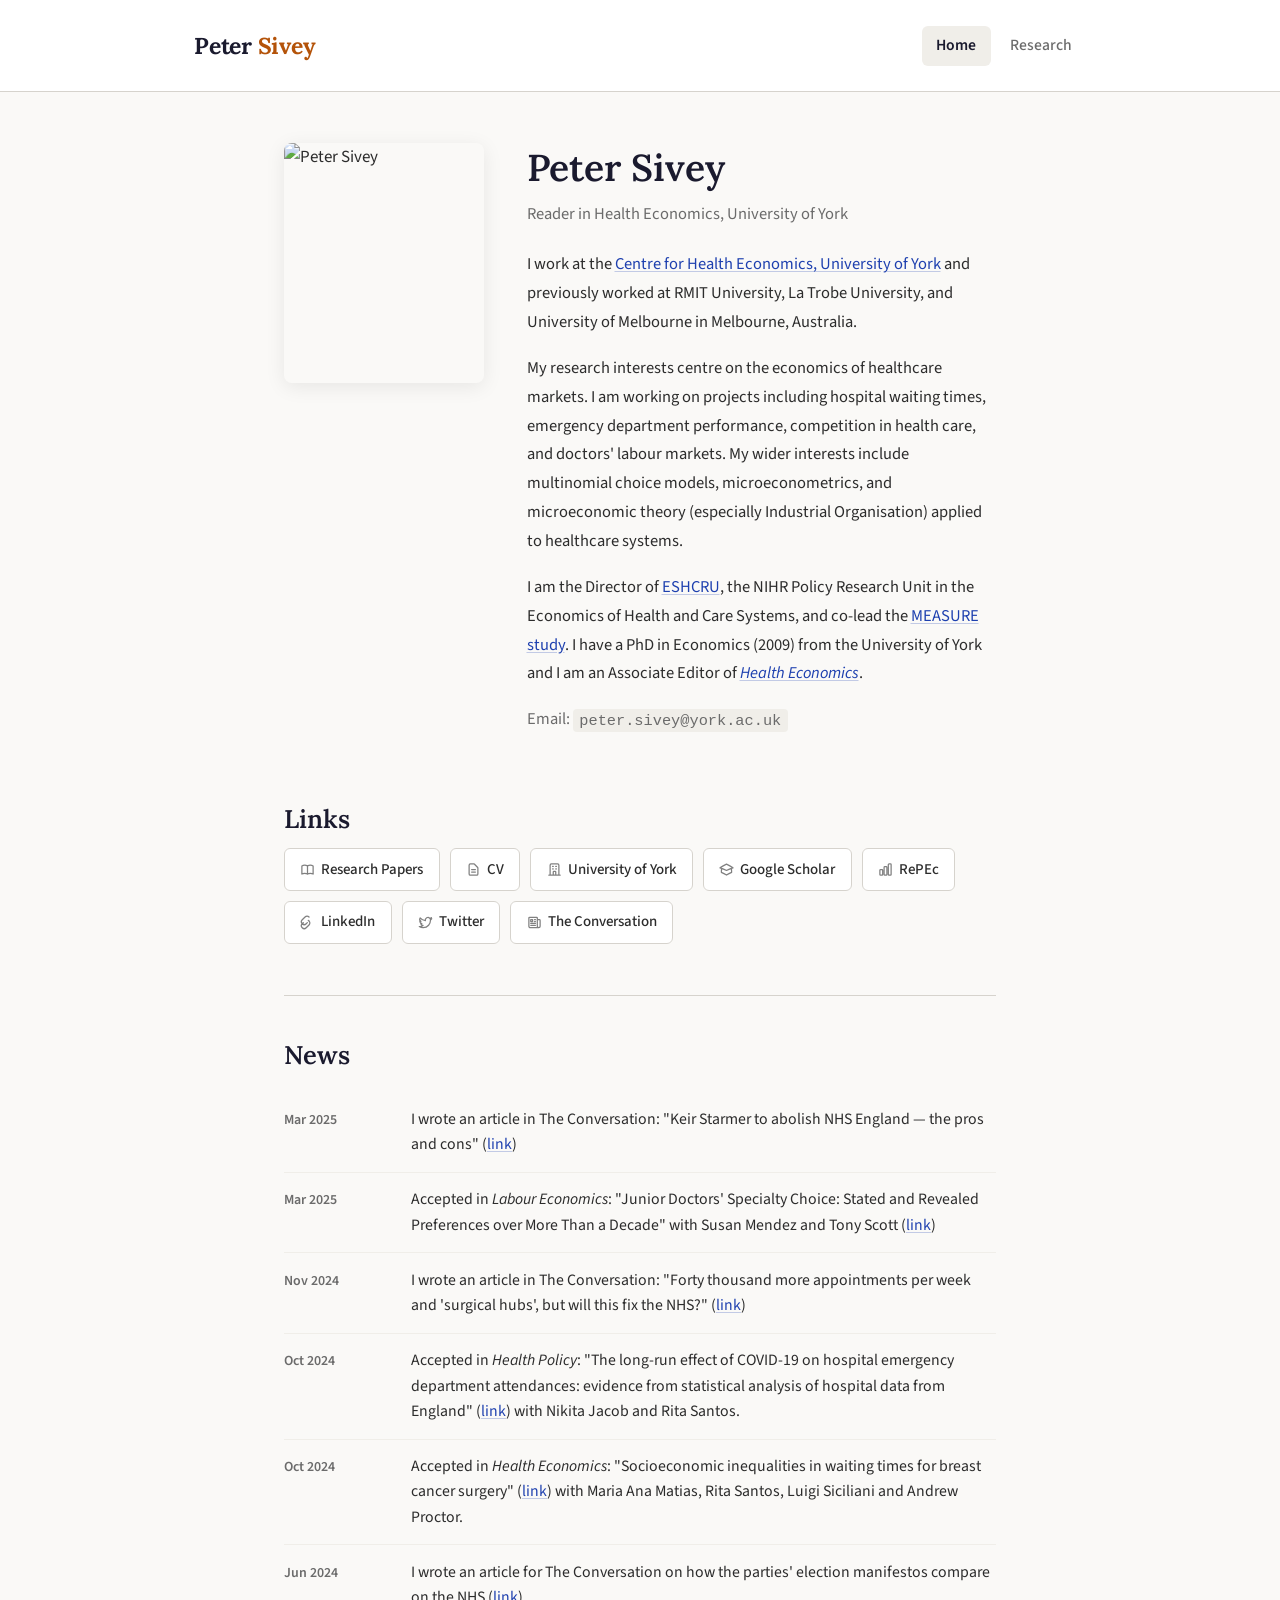
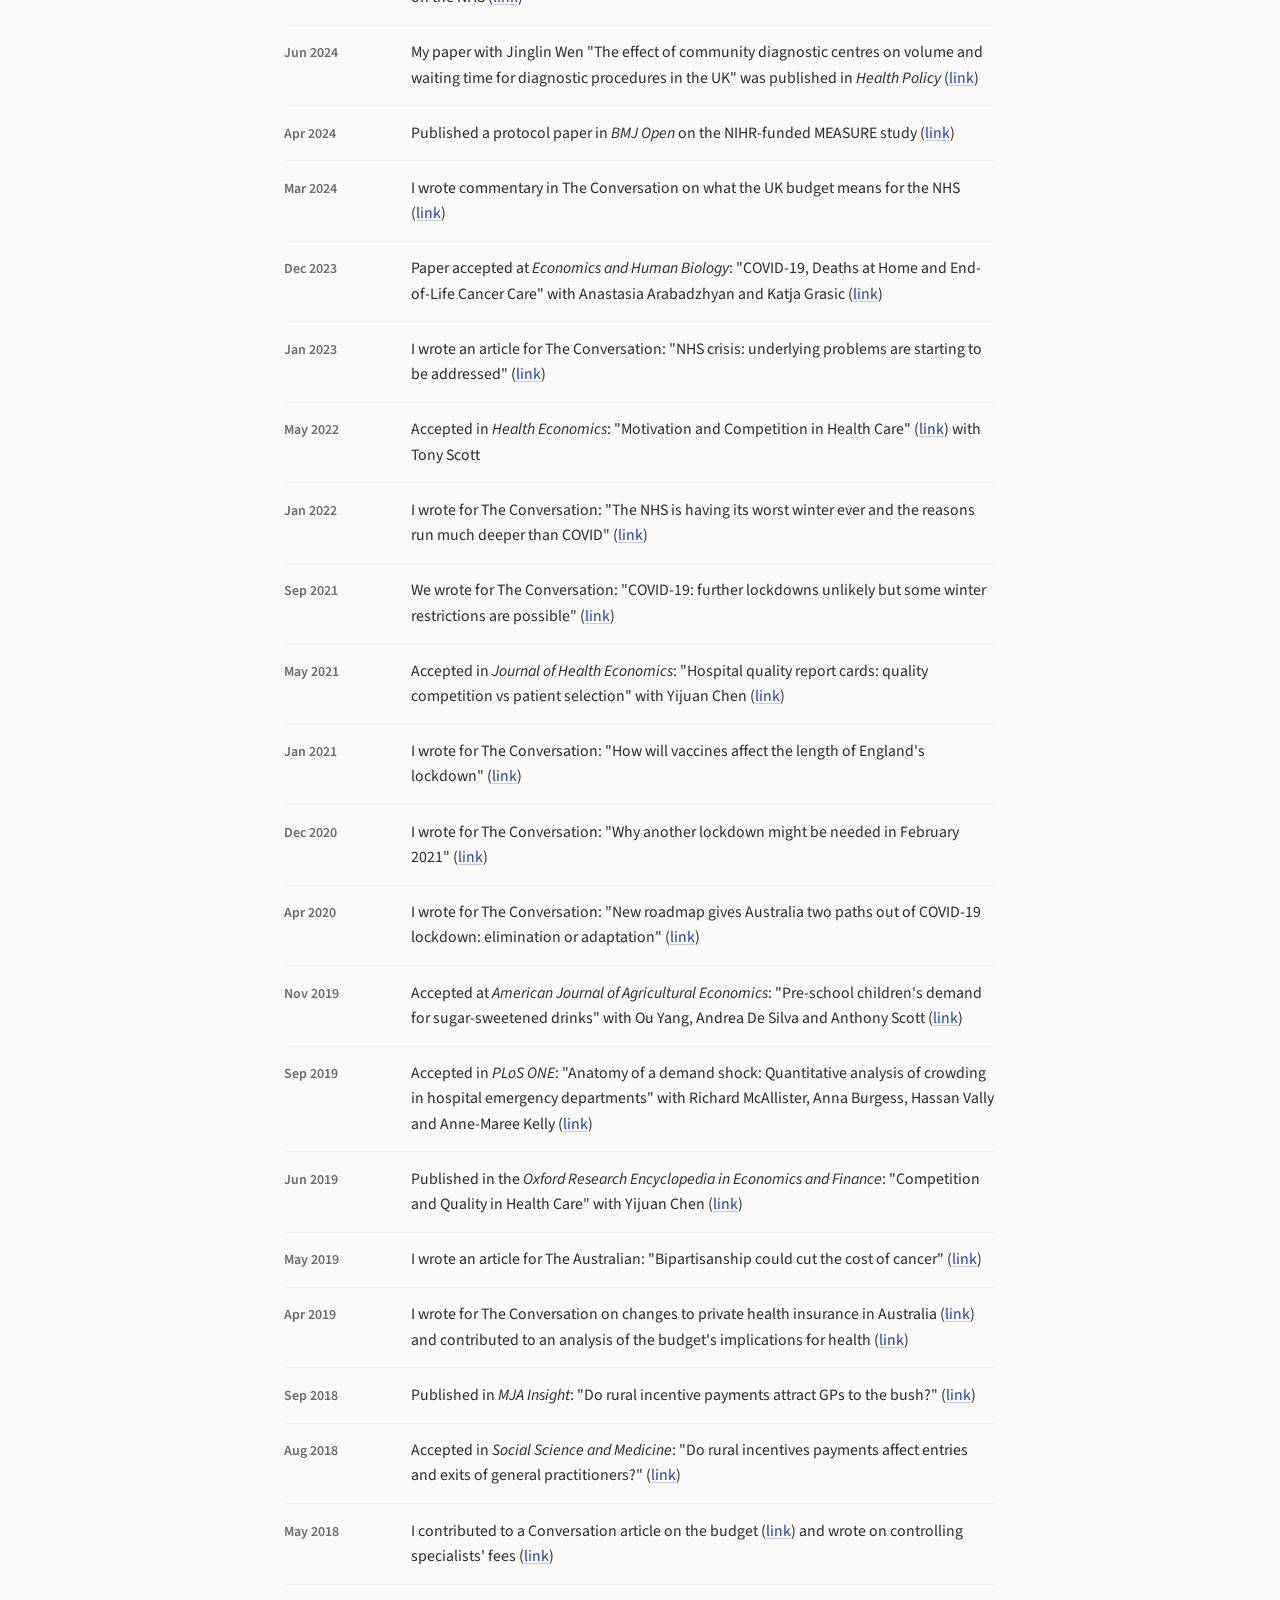
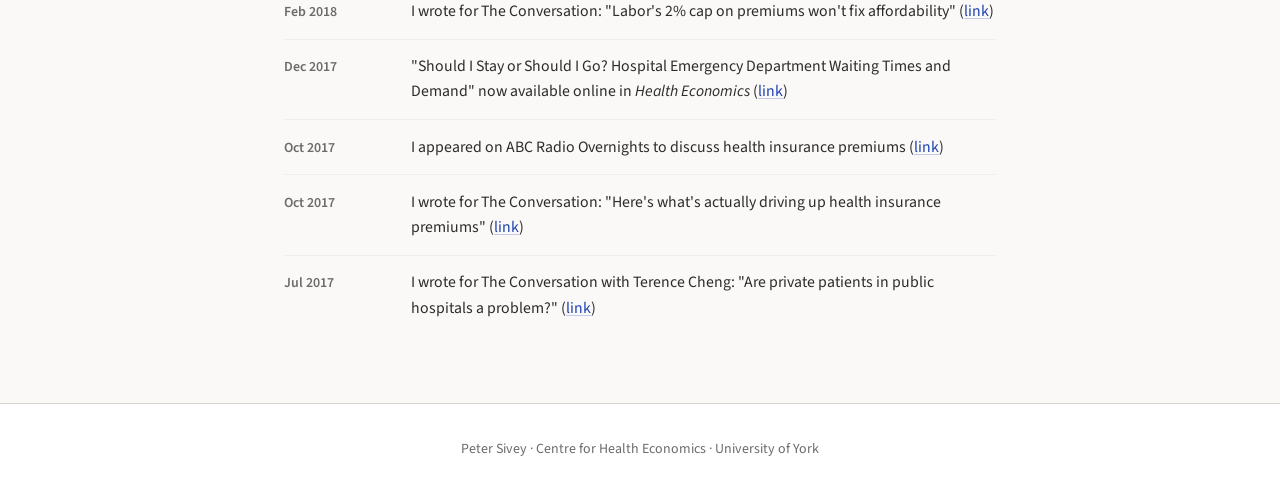
==== index.html @ 458322d9 "Add files via upload" ====
<!DOCTYPE html>
<html lang="en">
<head>
  <meta charset="UTF-8">
  <meta name="viewport" content="width=device-width, initial-scale=1.0">
  <title>Peter Sivey — Health Economist</title>
  <meta name="description" content="Peter Sivey is a Reader in Health Economics at the Centre for Health Economics, University of York.">
  <link rel="preconnect" href="https://fonts.googleapis.com">
  <link rel="preconnect" href="https://fonts.gstatic.com" crossorigin>
  <link href="https://fonts.googleapis.com/css2?family=Lora:ital,wght@0,400;0,500;0,600;0,700;1,400&family=Source+Sans+3:wght@300;400;500;600;700&display=swap" rel="stylesheet">
  <link rel="stylesheet" href="style.css">
</head>
<body>

  <header class="site-header">
    <div class="header-inner">
      <a href="index.html" class="site-title">Peter <span>Sivey</span></a>
      <button class="menu-toggle" aria-label="Toggle menu" onclick="document.querySelector('nav').classList.toggle('open')">
        <svg xmlns="http://www.w3.org/2000/svg" fill="none" viewBox="0 0 24 24" stroke="currentColor" stroke-width="2">
          <path stroke-linecap="round" stroke-linejoin="round" d="M4 6h16M4 12h16M4 18h16"/>
        </svg>
      </button>
      <nav>
        <a href="index.html" class="active">Home</a>
        <a href="research.html">Research</a>
      </nav>
    </div>
  </header>

  <main>

    <!-- Hero / Bio -->
    <section class="hero">
      <img
        src="https://lh3.googleusercontent.com/sitesv/[base64]w400"
        alt="Peter Sivey"
        class="hero-photo"
      >
      <div class="hero-text">
        <h1>Peter Sivey</h1>
        <p class="hero-subtitle">Reader in Health Economics, University of York</p>
        <p>
          I work at the <a href="https://www.york.ac.uk/che/">Centre for Health Economics, University of York</a>
          and previously worked at RMIT University, La Trobe University, and University of Melbourne in Melbourne, Australia.
        </p>
        <p>
          My research interests centre on the economics of healthcare markets. I am working on projects including hospital waiting times, emergency department performance, competition in health care, and doctors' labour markets. My wider interests include multinomial choice models, microeconometrics, and microeconomic theory (especially Industrial Organisation) applied to healthcare systems.
        </p>
        <p>
          I am the Director of <a href="https://eshcru.com/">ESHCRU</a>, the NIHR Policy Research Unit in the Economics of Health and Care Systems, and co-lead the <a href="https://measure-study.org/">MEASURE study</a>. I have a PhD in Economics (2009) from the University of York and I am an Associate Editor of <a href="https://onlinelibrary.wiley.com/journal/10991050"><i>Health Economics</i></a>.
        </p>
        <p class="contact-line">
          Email: <code>peter.sivey@york.ac.uk</code>
        </p>
      </div>
    </section>

    <!-- Links -->
    <section class="links-section">
      <h2>Links</h2>
      <div class="links-grid">
        <a href="research.html">
          <svg xmlns="http://www.w3.org/2000/svg" fill="none" viewBox="0 0 24 24" stroke="currentColor" stroke-width="2"><path stroke-linecap="round" stroke-linejoin="round" d="M12 6.253v13m0-13C10.832 5.477 9.246 5 7.5 5S4.168 5.477 3 6.253v13C4.168 18.477 5.754 18 7.5 18s3.332.477 4.5 1.253m0-13C13.168 5.477 14.754 5 16.5 5c1.747 0 3.332.477 4.5 1.253v13C19.832 18.477 18.247 18 16.5 18c-1.746 0-3.332.477-4.5 1.253"/></svg>
          Research Papers
        </a>
        <a href="https://drive.google.com/file/d/1wk6-FJwCfcAD8qQMHl7ley0L-2TP6Z8H/view?usp=sharing">
          <svg xmlns="http://www.w3.org/2000/svg" fill="none" viewBox="0 0 24 24" stroke="currentColor" stroke-width="2"><path stroke-linecap="round" stroke-linejoin="round" d="M9 12h6m-6 4h6m2 5H7a2 2 0 01-2-2V5a2 2 0 012-2h5.586a1 1 0 01.707.293l5.414 5.414a1 1 0 01.293.707V19a2 2 0 01-2 2z"/></svg>
          CV
        </a>
        <a href="https://www.york.ac.uk/che/staff/research/peter-sivey/">
          <svg xmlns="http://www.w3.org/2000/svg" fill="none" viewBox="0 0 24 24" stroke="currentColor" stroke-width="2"><path stroke-linecap="round" stroke-linejoin="round" d="M19 21V5a2 2 0 00-2-2H7a2 2 0 00-2 2v16m14 0h2m-2 0h-5m-9 0H3m2 0h5M9 7h1m-1 4h1m4-4h1m-1 4h1m-5 10v-5a1 1 0 011-1h2a1 1 0 011 1v5m-4 0h4"/></svg>
          University of York
        </a>
        <a href="http://scholar.google.com.au/citations?user=qp-eqYAAAAAJ&hl=en">
          <svg xmlns="http://www.w3.org/2000/svg" fill="none" viewBox="0 0 24 24" stroke="currentColor" stroke-width="2"><path stroke-linecap="round" stroke-linejoin="round" d="M4.26 10.147a60.436 60.436 0 00-.491 6.347A48.627 48.627 0 0112 20.904a48.627 48.627 0 018.232-4.41 60.46 60.46 0 00-.491-6.347m-15.482 0a50.57 50.57 0 00-2.658-.813A59.905 59.905 0 0112 3.493a59.902 59.902 0 0110.399 5.84c-.896.248-1.783.52-2.658.814m-15.482 0A50.697 50.697 0 0112 13.489a50.702 50.702 0 017.74-3.342"/></svg>
          Google Scholar
        </a>
        <a href="http://ideas.repec.org/f/psi383.html">
          <svg xmlns="http://www.w3.org/2000/svg" fill="none" viewBox="0 0 24 24" stroke="currentColor" stroke-width="2"><path stroke-linecap="round" stroke-linejoin="round" d="M3 13.125C3 12.504 3.504 12 4.125 12h2.25c.621 0 1.125.504 1.125 1.125v6.75C7.5 20.496 6.996 21 6.375 21h-2.25A1.125 1.125 0 013 19.875v-6.75zM9.75 8.625c0-.621.504-1.125 1.125-1.125h2.25c.621 0 1.125.504 1.125 1.125v11.25c0 .621-.504 1.125-1.125 1.125h-2.25a1.125 1.125 0 01-1.125-1.125V8.625zM16.5 4.125c0-.621.504-1.125 1.125-1.125h2.25C20.496 3 21 3.504 21 4.125v15.75c0 .621-.504 1.125-1.125 1.125h-2.25a1.125 1.125 0 01-1.125-1.125V4.125z"/></svg>
          RePEc
        </a>
        <a href="https://www.linkedin.com/in/peter-sivey-53911a54/">
          <svg xmlns="http://www.w3.org/2000/svg" fill="none" viewBox="0 0 24 24" stroke="currentColor" stroke-width="2"><path stroke-linecap="round" stroke-linejoin="round" d="M13.19 8.688a4.5 4.5 0 011.242 7.244l-4.5 4.5a4.5 4.5 0 01-6.364-6.364l1.757-1.757m9.136-9.136a4.5 4.5 0 00-6.364 0l-4.5 4.5a4.5 4.5 0 006.364 6.364l1.757-1.757"/></svg>
          LinkedIn
        </a>
        <a href="https://twitter.com/petesivey">
          <svg xmlns="http://www.w3.org/2000/svg" fill="none" viewBox="0 0 24 24" stroke="currentColor" stroke-width="2"><path stroke-linecap="round" stroke-linejoin="round" d="M8.29 20.251c7.547 0 11.675-6.253 11.675-11.675 0-.178 0-.355-.012-.53A8.348 8.348 0 0022 5.92a8.19 8.19 0 01-2.357.646 4.118 4.118 0 001.804-2.27 8.224 8.224 0 01-2.605.996 4.107 4.107 0 00-6.993 3.743 11.65 11.65 0 01-8.457-4.287 4.106 4.106 0 001.27 5.477A4.072 4.072 0 012.8 9.713v.052a4.105 4.105 0 003.292 4.022 4.095 4.095 0 01-1.853.07 4.108 4.108 0 003.834 2.85A8.233 8.233 0 012 18.407a11.616 11.616 0 006.29 1.84"/></svg>
          Twitter
        </a>
        <a href="https://theconversation.com/profiles/peter-sivey-4231/articles">
          <svg xmlns="http://www.w3.org/2000/svg" fill="none" viewBox="0 0 24 24" stroke="currentColor" stroke-width="2"><path stroke-linecap="round" stroke-linejoin="round" d="M12 7.5h1.5m-1.5 3h1.5m-7.5 3h7.5m-7.5 3h7.5m3-9h3.375c.621 0 1.125.504 1.125 1.125V18a2.25 2.25 0 01-2.25 2.25M16.5 7.5V18a2.25 2.25 0 002.25 2.25M16.5 7.5V4.875c0-.621-.504-1.125-1.125-1.125H4.125C3.504 3.75 3 4.254 3 4.875V18a2.25 2.25 0 002.25 2.25h13.5M6 7.5h3v3H6v-3z"/></svg>
          The Conversation
        </a>
      </div>
    </section>

    <hr class="section-divider">

    <!-- News -->
    <section class="news-section">
      <h2>News</h2>
      <ul class="news-list">
        <li class="news-item">
          <span class="news-date">Mar 2025</span>
          <span class="news-content">I wrote an article in The Conversation: "Keir Starmer to abolish NHS England — the pros and cons" (<a href="https://theconversation.com/keir-starmer-to-abolish-nhs-england-the-pros-and-cons-252237">link</a>)</span>
        </li>
        <li class="news-item">
          <span class="news-date">Mar 2025</span>
          <span class="news-content">Accepted in <i>Labour Economics</i>: "Junior Doctors' Specialty Choice: Stated and Revealed Preferences over More Than a Decade" with Susan Mendez and Tony Scott (<a href="https://doi.org/10.1016/j.labeco.2025.102697">link</a>)</span>
        </li>
        <li class="news-item">
          <span class="news-date">Nov 2024</span>
          <span class="news-content">I wrote an article in The Conversation: "Forty thousand more appointments per week and 'surgical hubs', but will this fix the NHS?" (<a href="https://theconversation.com/forty-thousand-more-appointments-per-week-and-surgical-hubs-but-will-this-fix-the-nhs-242932">link</a>)</span>
        </li>
        <li class="news-item">
          <span class="news-date">Oct 2024</span>
          <span class="news-content">Accepted in <i>Health Policy</i>: "The long-run effect of COVID-19 on hospital emergency department attendances: evidence from statistical analysis of hospital data from England" (<a href="https://doi.org/10.1016/j.healthpol.2024.105168">link</a>) with Nikita Jacob and Rita Santos.</span>
        </li>
        <li class="news-item">
          <span class="news-date">Oct 2024</span>
          <span class="news-content">Accepted in <i>Health Economics</i>: "Socioeconomic inequalities in waiting times for breast cancer surgery" (<a href="https://onlinelibrary.wiley.com/doi/10.1002/hec.4906">link</a>) with Maria Ana Matias, Rita Santos, Luigi Siciliani and Andrew Proctor.</span>
        </li>
        <li class="news-item">
          <span class="news-date">Jun 2024</span>
          <span class="news-content">I wrote an article for The Conversation on how the parties' election manifestos compare on the NHS (<a href="https://theconversation.com/election-2024-how-the-parties-differ-on-their-approach-to-the-nhs-232060">link</a>)</span>
        </li>
        <li class="news-item">
          <span class="news-date">Jun 2024</span>
          <span class="news-content">My paper with Jinglin Wen "The effect of community diagnostic centres on volume and waiting time for diagnostic procedures in the UK" was published in <i>Health Policy</i> (<a href="https://www.sciencedirect.com/science/article/pii/S0168851024001118">link</a>)</span>
        </li>
        <li class="news-item">
          <span class="news-date">Apr 2024</span>
          <span class="news-content">Published a protocol paper in <i>BMJ Open</i> on the NIHR-funded MEASURE study (<a href="https://bmjopen.bmj.com/content/14/4/e086338.full">link</a>)</span>
        </li>
        <li class="news-item">
          <span class="news-date">Mar 2024</span>
          <span class="news-content">I wrote commentary in The Conversation on what the UK budget means for the NHS (<a href="https://theconversation.com/budget-2024-experts-explain-what-it-means-for-taxpayers-businesses-borrowers-and-the-nhs-225194">link</a>)</span>
        </li>
        <li class="news-item">
          <span class="news-date">Dec 2023</span>
          <span class="news-content">Paper accepted at <i>Economics and Human Biology</i>: "COVID-19, Deaths at Home and End-of-Life Cancer Care" with Anastasia Arabadzhyan and Katja Grasic (<a href="https://doi.org/10.1016/j.ehb.2023.101338">link</a>)</span>
        </li>
        <li class="news-item">
          <span class="news-date">Jan 2023</span>
          <span class="news-content">I wrote an article for The Conversation: "NHS crisis: underlying problems are starting to be addressed" (<a href="https://theconversation.com/nhs-crisis-underlying-problems-are-starting-to-be-addressed-197358">link</a>)</span>
        </li>
        <li class="news-item">
          <span class="news-date">May 2022</span>
          <span class="news-content">Accepted in <i>Health Economics</i>: "Motivation and Competition in Health Care" (<a href="https://doi.org/10.1002/hec.4533">link</a>) with Tony Scott</span>
        </li>
        <li class="news-item">
          <span class="news-date">Jan 2022</span>
          <span class="news-content">I wrote for The Conversation: "The NHS is having its worst winter ever and the reasons run much deeper than COVID" (<a href="https://theconversation.com/the-nhs-is-having-its-worst-winter-ever-and-the-reasons-run-much-deeper-than-covid-174741">link</a>)</span>
        </li>
        <li class="news-item">
          <span class="news-date">Sep 2021</span>
          <span class="news-content">We wrote for The Conversation: "COVID-19: further lockdowns unlikely but some winter restrictions are possible" (<a href="https://theconversation.com/covid-19-further-lockdowns-unlikely-but-some-winter-restrictions-are-possible-167413">link</a>)</span>
        </li>
        <li class="news-item">
          <span class="news-date">May 2021</span>
          <span class="news-content">Accepted in <i>Journal of Health Economics</i>: "Hospital quality report cards: quality competition vs patient selection" with Yijuan Chen (<a href="https://doi.org/10.1016/j.jhealeco.2021.102484">link</a>)</span>
        </li>
        <li class="news-item">
          <span class="news-date">Jan 2021</span>
          <span class="news-content">I wrote for The Conversation: "How will vaccines affect the length of England's lockdown" (<a href="https://theconversation.com/how-will-vaccines-affect-the-length-of-englands-lockdown-152714">link</a>)</span>
        </li>
        <li class="news-item">
          <span class="news-date">Dec 2020</span>
          <span class="news-content">I wrote for The Conversation: "Why another lockdown might be needed in February 2021" (<a href="https://theconversation.com/why-another-lockdown-might-be-needed-in-february-2021-151383">link</a>)</span>
        </li>
        <li class="news-item">
          <span class="news-date">Apr 2020</span>
          <span class="news-content">I wrote for The Conversation: "New roadmap gives Australia two paths out of COVID-19 lockdown: elimination or adaptation" (<a href="https://theconversation.com/new-roadmap-gives-australia-two-paths-out-of-covid-19-lockdown-elimination-or-adaptation-137494">link</a>)</span>
        </li>
        <li class="news-item">
          <span class="news-date">Nov 2019</span>
          <span class="news-content">Accepted at <i>American Journal of Agricultural Economics</i>: "Pre-school children's demand for sugar-sweetened drinks" with Ou Yang, Andrea De Silva and Anthony Scott (<a href="https://doi.org/10.1002/ajae.12033">link</a>)</span>
        </li>
        <li class="news-item">
          <span class="news-date">Sep 2019</span>
          <span class="news-content">Accepted in <i>PLoS ONE</i>: "Anatomy of a demand shock: Quantitative analysis of crowding in hospital emergency departments" with Richard McAllister, Anna Burgess, Hassan Vally and Anne-Maree Kelly (<a href="https://doi.org/10.1371/journal.pone.0222851">link</a>)</span>
        </li>
        <li class="news-item">
          <span class="news-date">Jun 2019</span>
          <span class="news-content">Published in the <i>Oxford Research Encyclopedia in Economics and Finance</i>: "Competition and Quality in Health Care" with Yijuan Chen (<a href="https://t.co/R23b7YMfEX?amp=1">link</a>)</span>
        </li>
        <li class="news-item">
          <span class="news-date">May 2019</span>
          <span class="news-content">I wrote an article for The Australian: "Bipartisanship could cut the cost of cancer" (<a href="https://www.theaustralian.com.au/commentary/bipartisanship-could-cut-the-cost-of-cancer/news-story/a58672c8fc0281dd6ef30470ec14e172">link</a>)</span>
        </li>
        <li class="news-item">
          <span class="news-date">Apr 2019</span>
          <span class="news-content">I wrote for The Conversation on changes to private health insurance in Australia (<a href="https://theconversation.com/premiums-up-rebates-down-and-a-new-tiered-system-what-the-private-health-insurance-changes-mean-114086">link</a>) and contributed to an analysis of the budget's implications for health (<a href="https://theconversation.com/budget-2019-boosts-aged-care-and-mental-health-and-modernises-medicare-health-experts-respond-114194">link</a>)</span>
        </li>
        <li class="news-item">
          <span class="news-date">Sep 2018</span>
          <span class="news-content">Published in <i>MJA Insight</i>: "Do rural incentive payments attract GPs to the bush?" (<a href="https://www.doctorportal.com.au/mjainsight/2018/36/do-rural-incentives-payments-attract-gps-to-the-bush/">link</a>)</span>
        </li>
        <li class="news-item">
          <span class="news-date">Aug 2018</span>
          <span class="news-content">Accepted in <i>Social Science and Medicine</i>: "Do rural incentives payments affect entries and exits of general practitioners?" (<a href="https://doi.org/10.1016/j.socscimed.2018.08.014">link</a>)</span>
        </li>
        <li class="news-item">
          <span class="news-date">May 2018</span>
          <span class="news-content">I contributed to a Conversation article on the budget (<a href="https://theconversation.com/budget-2018-boosts-aged-care-rural-health-and-medical-research-health-experts-respond-96100">link</a>) and wrote on controlling specialists' fees (<a href="https://theconversation.com/specialists-are-free-to-set-their-fees-but-there-are-ways-to-ensure-patients-dont-get-ripped-off-97372">link</a>)</span>
        </li>
        <li class="news-item">
          <span class="news-date">Feb 2018</span>
          <span class="news-content">I wrote for The Conversation: "Labor's 2% cap on premiums won't fix affordability" (<a href="https://theconversation.com/labors-2-cap-on-private-health-insurance-premium-rises-wont-fix-affordability-91232">link</a>)</span>
        </li>
        <li class="news-item">
          <span class="news-date">Dec 2017</span>
          <span class="news-content">"Should I Stay or Should I Go? Hospital Emergency Department Waiting Times and Demand" now available online in <i>Health Economics</i> (<a href="http://onlinelibrary.wiley.com/doi/10.1002/hec.3610/full">link</a>)</span>
        </li>
        <li class="news-item">
          <span class="news-date">Oct 2017</span>
          <span class="news-content">I appeared on ABC Radio Overnights to discuss health insurance premiums (<a href="http://www.abc.net.au/radio/programs/overnights/reading-the-fine-print-how-private-health-insurance-works/9072804">link</a>)</span>
        </li>
        <li class="news-item">
          <span class="news-date">Oct 2017</span>
          <span class="news-content">I wrote for The Conversation: "Here's what's actually driving up health insurance premiums" (<a href="https://theconversation.com/heres-whats-actually-driving-up-health-insurance-premiums-hint-its-not-young-people-dropping-off-85683">link</a>)</span>
        </li>
        <li class="news-item">
          <span class="news-date">Jul 2017</span>
          <span class="news-content">I wrote for The Conversation with Terence Cheng: "Are private patients in public hospitals a problem?" (<a href="https://theconversation.com/are-private-patients-in-public-hospitals-a-problem-79910">link</a>)</span>
        </li>
      </ul>
    </section>

  </main>

  <footer class="site-footer">
    Peter Sivey · Centre for Health Economics · University of York
  </footer>

</body>
</html>
---- style.css ----
/* ===== CSS Variables ===== */
:root {
  --color-bg: #faf9f7;
  --color-bg-alt: #f0eee9;
  --color-text: #2c2c2c;
  --color-text-muted: #6b6b6b;
  --color-heading: #1a1a2e;
  --color-accent: #b45309;
  --color-accent-light: #d97706;
  --color-link: #1e40af;
  --color-link-hover: #b45309;
  --color-border: #d6d3cd;
  --color-card-bg: #ffffff;
  --font-heading: 'Lora', Georgia, serif;
  --font-body: 'Source Sans 3', 'Source Sans Pro', sans-serif;
  --max-width: 780px;
  --max-width-wide: 960px;
}

/* ===== Reset & Base ===== */
*, *::before, *::after {
  box-sizing: border-box;
  margin: 0;
  padding: 0;
}

html {
  font-size: 17px;
  scroll-behavior: smooth;
}

body {
  font-family: var(--font-body);
  color: var(--color-text);
  background-color: var(--color-bg);
  line-height: 1.7;
  -webkit-font-smoothing: antialiased;
}

/* ===== Typography ===== */
h1, h2, h3, h4 {
  font-family: var(--font-heading);
  color: var(--color-heading);
  font-weight: 600;
  line-height: 1.3;
}

h1 { font-size: 2.2rem; margin-bottom: 1rem; }
h2 { font-size: 1.5rem; margin-bottom: 0.75rem; }
h3 { font-size: 1.15rem; margin-bottom: 0.5rem; }

p {
  margin-bottom: 1rem;
}

a {
  color: var(--color-link);
  text-decoration: none;
  transition: color 0.2s ease;
}

a:hover {
  color: var(--color-link-hover);
}

/* ===== Header ===== */
.site-header {
  border-bottom: 1px solid var(--color-border);
  background: var(--color-card-bg);
}

.header-inner {
  max-width: var(--max-width-wide);
  margin: 0 auto;
  padding: 1.5rem 2rem;
  display: flex;
  align-items: center;
  justify-content: space-between;
  gap: 2rem;
}

.site-title {
  font-family: var(--font-heading);
  font-size: 1.35rem;
  font-weight: 700;
  color: var(--color-heading);
  text-decoration: none;
  letter-spacing: -0.01em;
}

.site-title:hover {
  color: var(--color-accent);
}

.site-title span {
  color: var(--color-accent);
}

nav {
  display: flex;
  gap: 0.25rem;
}

nav a {
  font-size: 0.92rem;
  font-weight: 500;
  color: var(--color-text-muted);
  padding: 0.4rem 0.85rem;
  border-radius: 6px;
  transition: all 0.2s ease;
  text-decoration: none;
}

nav a:hover,
nav a.active {
  color: var(--color-heading);
  background: var(--color-bg-alt);
}

nav a.active {
  font-weight: 600;
}

/* ===== Mobile menu ===== */
.menu-toggle {
  display: none;
  background: none;
  border: none;
  cursor: pointer;
  padding: 0.5rem;
  color: var(--color-text);
}

.menu-toggle svg {
  width: 24px;
  height: 24px;
}

/* ===== Main Content ===== */
main {
  max-width: var(--max-width);
  margin: 0 auto;
  padding: 3rem 2rem 4rem;
}

/* ===== Hero / Intro ===== */
.hero {
  display: grid;
  grid-template-columns: 200px 1fr;
  gap: 2.5rem;
  align-items: start;
  margin-bottom: 3rem;
  animation: fadeUp 0.6s ease both;
}

.hero-photo {
  width: 200px;
  height: 240px;
  object-fit: cover;
  border-radius: 8px;
  filter: grayscale(10%);
  box-shadow: 0 4px 20px rgba(0,0,0,0.08);
}

.hero-text h1 {
  margin-bottom: 0.5rem;
}

.hero-subtitle {
  font-size: 1.05rem;
  color: var(--color-text-muted);
  margin-bottom: 1.25rem;
  font-weight: 400;
}

.hero-text p {
  font-size: 0.97rem;
  line-height: 1.75;
}

.hero-text a {
  text-decoration: underline;
  text-decoration-color: rgba(30, 64, 175, 0.25);
  text-underline-offset: 2px;
}

.hero-text a:hover {
  text-decoration-color: var(--color-link-hover);
}

/* ===== Contact line ===== */
.contact-line {
  font-size: 0.95rem;
  color: var(--color-text-muted);
  margin-top: 0.5rem;
}

.contact-line code {
  background: var(--color-bg-alt);
  padding: 0.15rem 0.4rem;
  border-radius: 4px;
  font-size: 0.9rem;
}

/* ===== Links grid ===== */
.links-section {
  margin-bottom: 3rem;
  animation: fadeUp 0.6s ease 0.15s both;
}

.links-grid {
  display: flex;
  flex-wrap: wrap;
  gap: 0.6rem;
  margin-top: 0.75rem;
}

.links-grid a {
  display: inline-flex;
  align-items: center;
  gap: 0.35rem;
  font-size: 0.88rem;
  font-weight: 500;
  color: var(--color-text);
  background: var(--color-card-bg);
  border: 1px solid var(--color-border);
  padding: 0.45rem 0.9rem;
  border-radius: 6px;
  transition: all 0.2s ease;
  text-decoration: none;
}

.links-grid a:hover {
  border-color: var(--color-accent);
  color: var(--color-accent);
  box-shadow: 0 2px 8px rgba(180, 83, 9, 0.08);
}

.links-grid a svg {
  width: 15px;
  height: 15px;
  opacity: 0.6;
}

/* ===== Section divider ===== */
.section-divider {
  border: none;
  border-top: 1px solid var(--color-border);
  margin: 0 0 2.5rem;
}

/* ===== News section ===== */
.news-section {
  animation: fadeUp 0.6s ease 0.3s both;
}

.news-section h2 {
  margin-bottom: 1.25rem;
}

.news-list {
  list-style: none;
}

.news-item {
  padding: 0.85rem 0;
  border-bottom: 1px solid var(--color-bg-alt);
  display: grid;
  grid-template-columns: 110px 1fr;
  gap: 1rem;
  align-items: baseline;
  font-size: 0.93rem;
  line-height: 1.6;
}

.news-item:last-child {
  border-bottom: none;
}

.news-date {
  font-size: 0.82rem;
  font-weight: 600;
  color: var(--color-text-muted);
  font-variant-numeric: tabular-nums;
  white-space: nowrap;
}

.news-content a {
  text-decoration: underline;
  text-decoration-color: rgba(30, 64, 175, 0.25);
  text-underline-offset: 2px;
}

.news-content a:hover {
  text-decoration-color: var(--color-link-hover);
}

/* ===== Research page ===== */
.page-title {
  margin-bottom: 2rem;
  padding-bottom: 1rem;
  border-bottom: 2px solid var(--color-accent);
  animation: fadeUp 0.6s ease both;
}

.research-section {
  margin-bottom: 3rem;
  animation: fadeUp 0.6s ease 0.15s both;
}

.research-section h2 {
  margin-bottom: 1.5rem;
  color: var(--color-accent);
  font-size: 1.2rem;
  text-transform: uppercase;
  letter-spacing: 0.04em;
  font-family: var(--font-body);
  font-weight: 700;
}

.paper-list {
  list-style: none;
  counter-reset: paper;
}

.paper-item {
  padding: 0.9rem 0;
  border-bottom: 1px solid var(--color-bg-alt);
  font-size: 0.93rem;
  line-height: 1.7;
  display: flex;
  gap: 0.75rem;
  align-items: baseline;
}

.paper-item:last-child {
  border-bottom: none;
}

.paper-number {
  counter-increment: paper;
  font-size: 0.78rem;
  font-weight: 700;
  color: var(--color-text-muted);
  min-width: 1.8rem;
  text-align: right;
  font-variant-numeric: tabular-nums;
  flex-shrink: 0;
}

.paper-number::after {
  content: counter(paper) ".";
}

.paper-details .paper-title {
  font-weight: 600;
  color: var(--color-heading);
}

.paper-details .paper-authors {
  color: var(--color-text);
}

.paper-details .paper-journal {
  font-style: italic;
  color: var(--color-text-muted);
}

.paper-details a {
  font-size: 0.82rem;
  font-weight: 600;
  color: var(--color-accent);
  text-transform: uppercase;
  letter-spacing: 0.03em;
  margin-left: 0.3rem;
}

.paper-details a:hover {
  color: var(--color-link);
}

/* ===== Footer ===== */
.site-footer {
  border-top: 1px solid var(--color-border);
  padding: 2rem;
  text-align: center;
  font-size: 0.82rem;
  color: var(--color-text-muted);
  background: var(--color-card-bg);
}

/* ===== Animations ===== */
@keyframes fadeUp {
  from {
    opacity: 0;
    transform: translateY(16px);
  }
  to {
    opacity: 1;
    transform: translateY(0);
  }
}

/* ===== Responsive ===== */
@media (max-width: 700px) {
  html { font-size: 16px; }

  .header-inner {
    padding: 1rem 1.25rem;
  }

  .menu-toggle {
    display: block;
  }

  nav {
    display: none;
    position: absolute;
    top: 100%;
    left: 0;
    right: 0;
    background: var(--color-card-bg);
    border-bottom: 1px solid var(--color-border);
    flex-direction: column;
    padding: 0.5rem 1.25rem 1rem;
    box-shadow: 0 8px 20px rgba(0,0,0,0.06);
  }

  nav.open {
    display: flex;
  }

  .site-header {
    position: relative;
  }

  main {
    padding: 2rem 1.25rem 3rem;
  }

  .hero {
    grid-template-columns: 1fr;
    gap: 1.5rem;
  }

  .hero-photo {
    width: 150px;
    height: 180px;
  }

  .news-item {
    grid-template-columns: 1fr;
    gap: 0.15rem;
  }

  .paper-item {
    flex-direction: column;
    gap: 0;
  }

  .paper-number {
    text-align: left;
  }
}
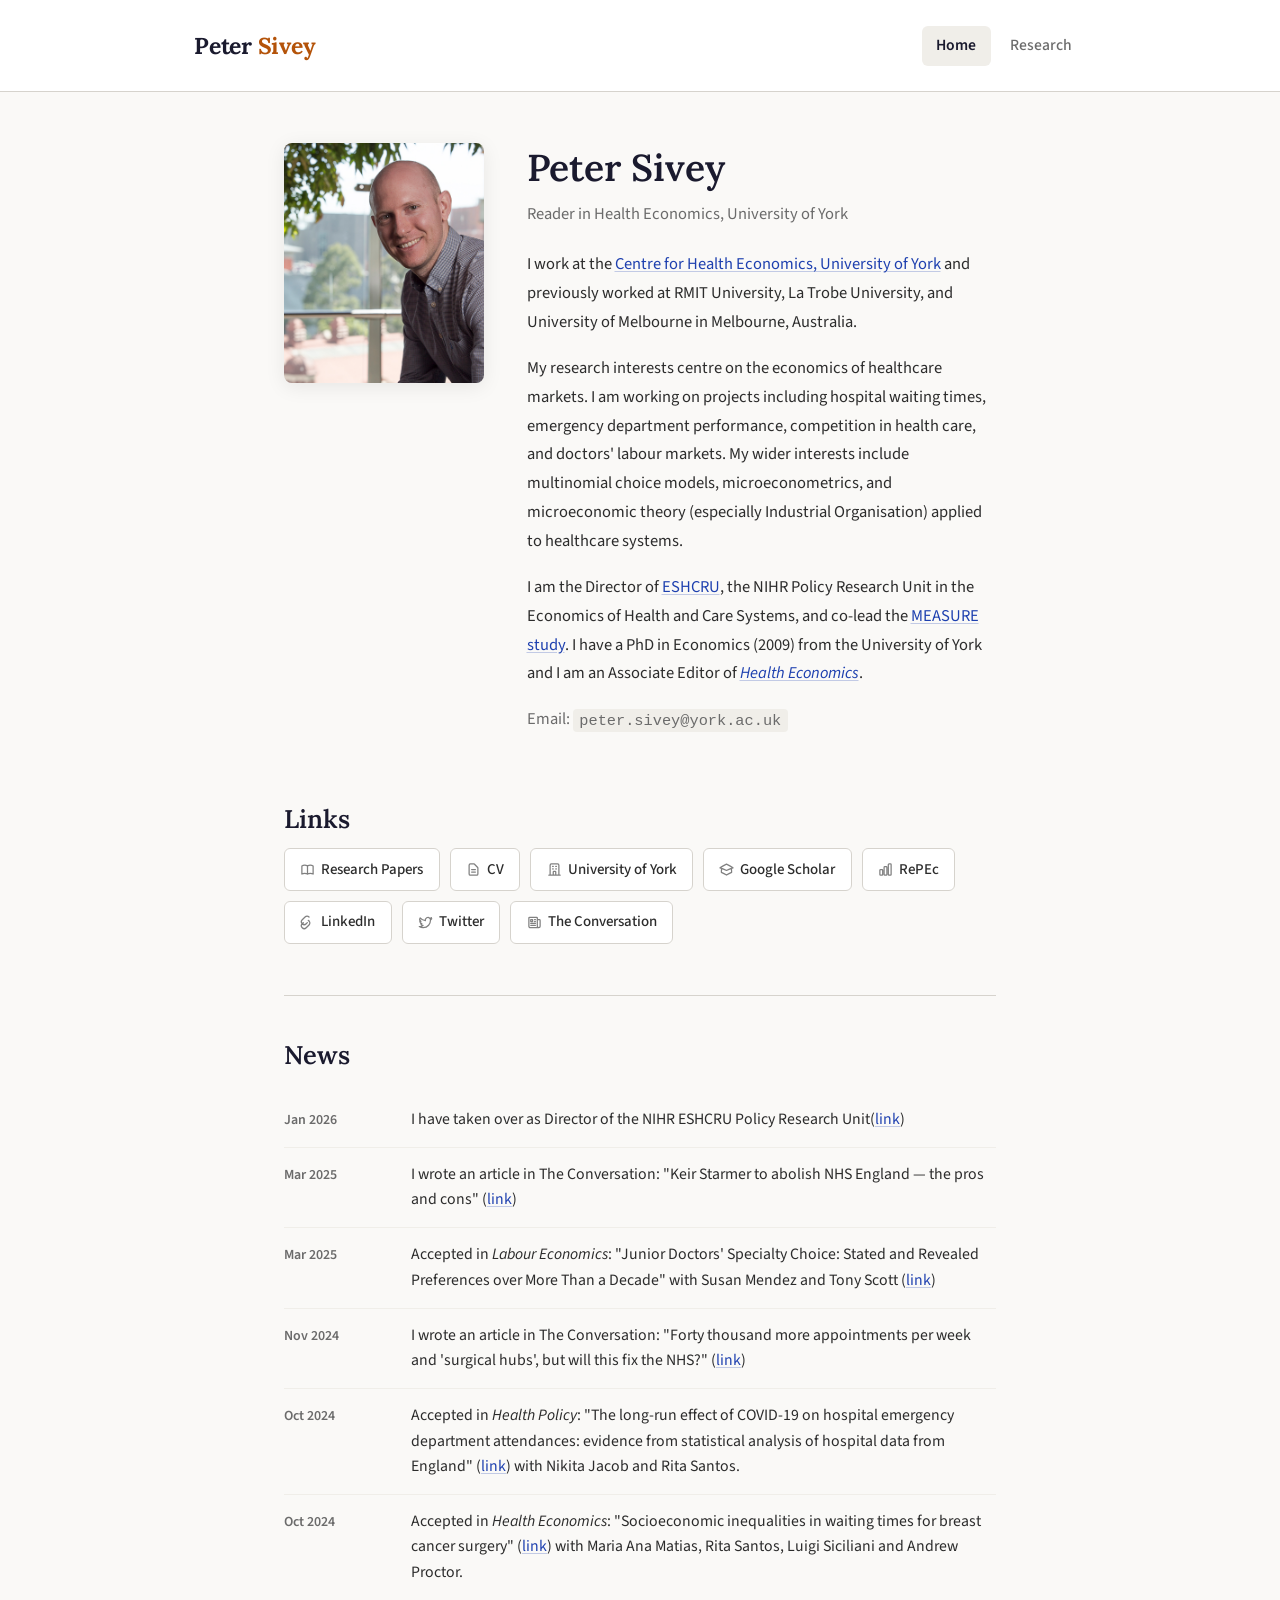
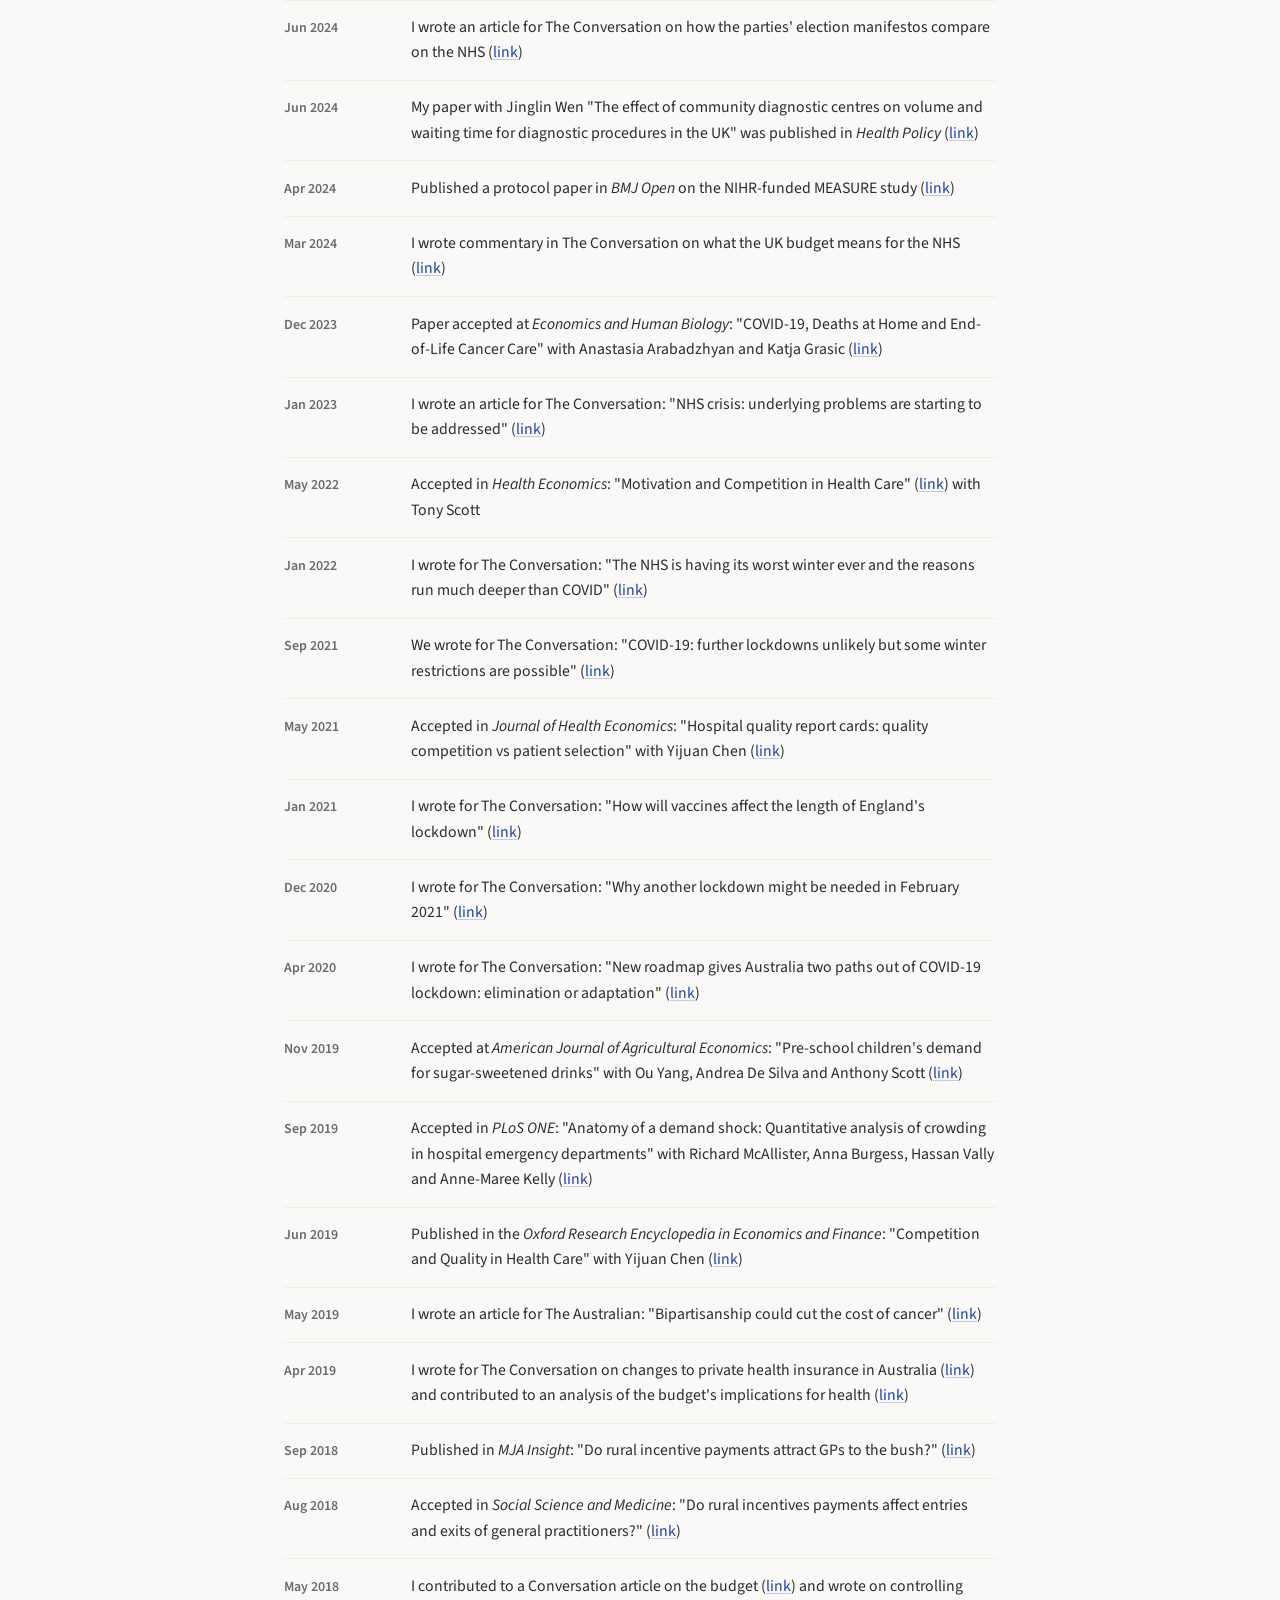
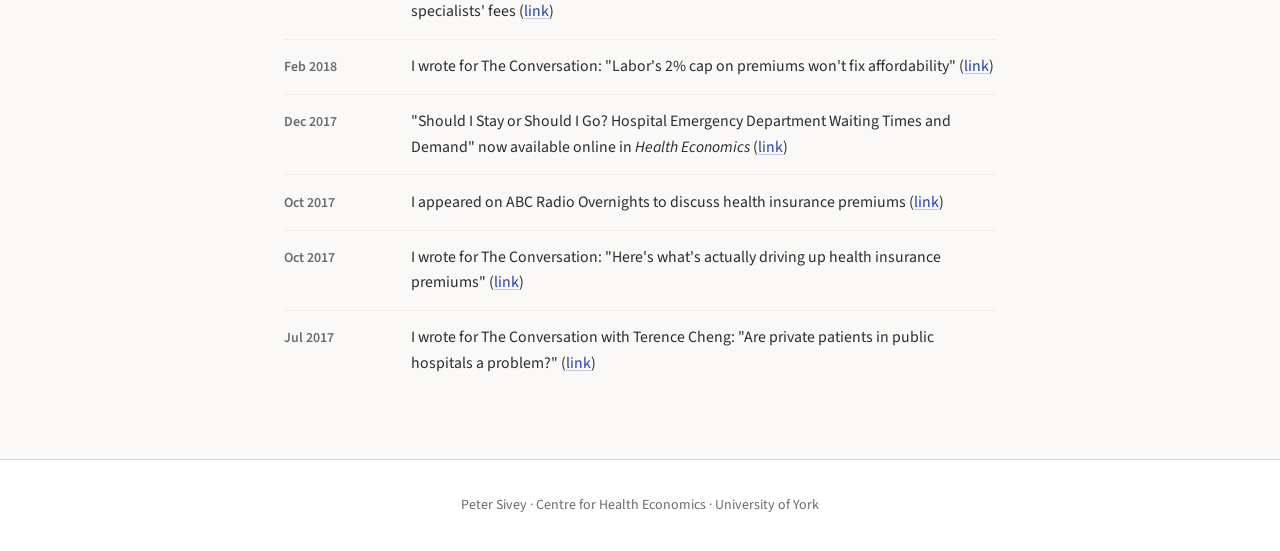
==== commit 0f16f30b: "Update index.html" ====
--- a/index.html
+++ b/index.html
@@ -32,7 +32,7 @@
     <!-- Hero / Bio -->
     <section class="hero">
       <img
-        src="https://lh3.googleusercontent.com/sitesv/[base64]w400"
+        src="photo.jpg"
         alt="Peter Sivey"
         class="hero-photo"
       >
@@ -101,6 +101,11 @@
       <h2>News</h2>
       <ul class="news-list">
         <li class="news-item">
+          <span class="news-date">Jan 2026</span>
+          <span class="news-content">I have taken over as Director of the NIHR ESHCRU Policy Research Unit(<a href="https://eshcru.com/">link</a>)</span>
+        </li>
+        
+        <li class="news-item">
           <span class="news-date">Mar 2025</span>
           <span class="news-content">I wrote an article in The Conversation: "Keir Starmer to abolish NHS England — the pros and cons" (<a href="https://theconversation.com/keir-starmer-to-abolish-nhs-england-the-pros-and-cons-252237">link</a>)</span>
         </li>
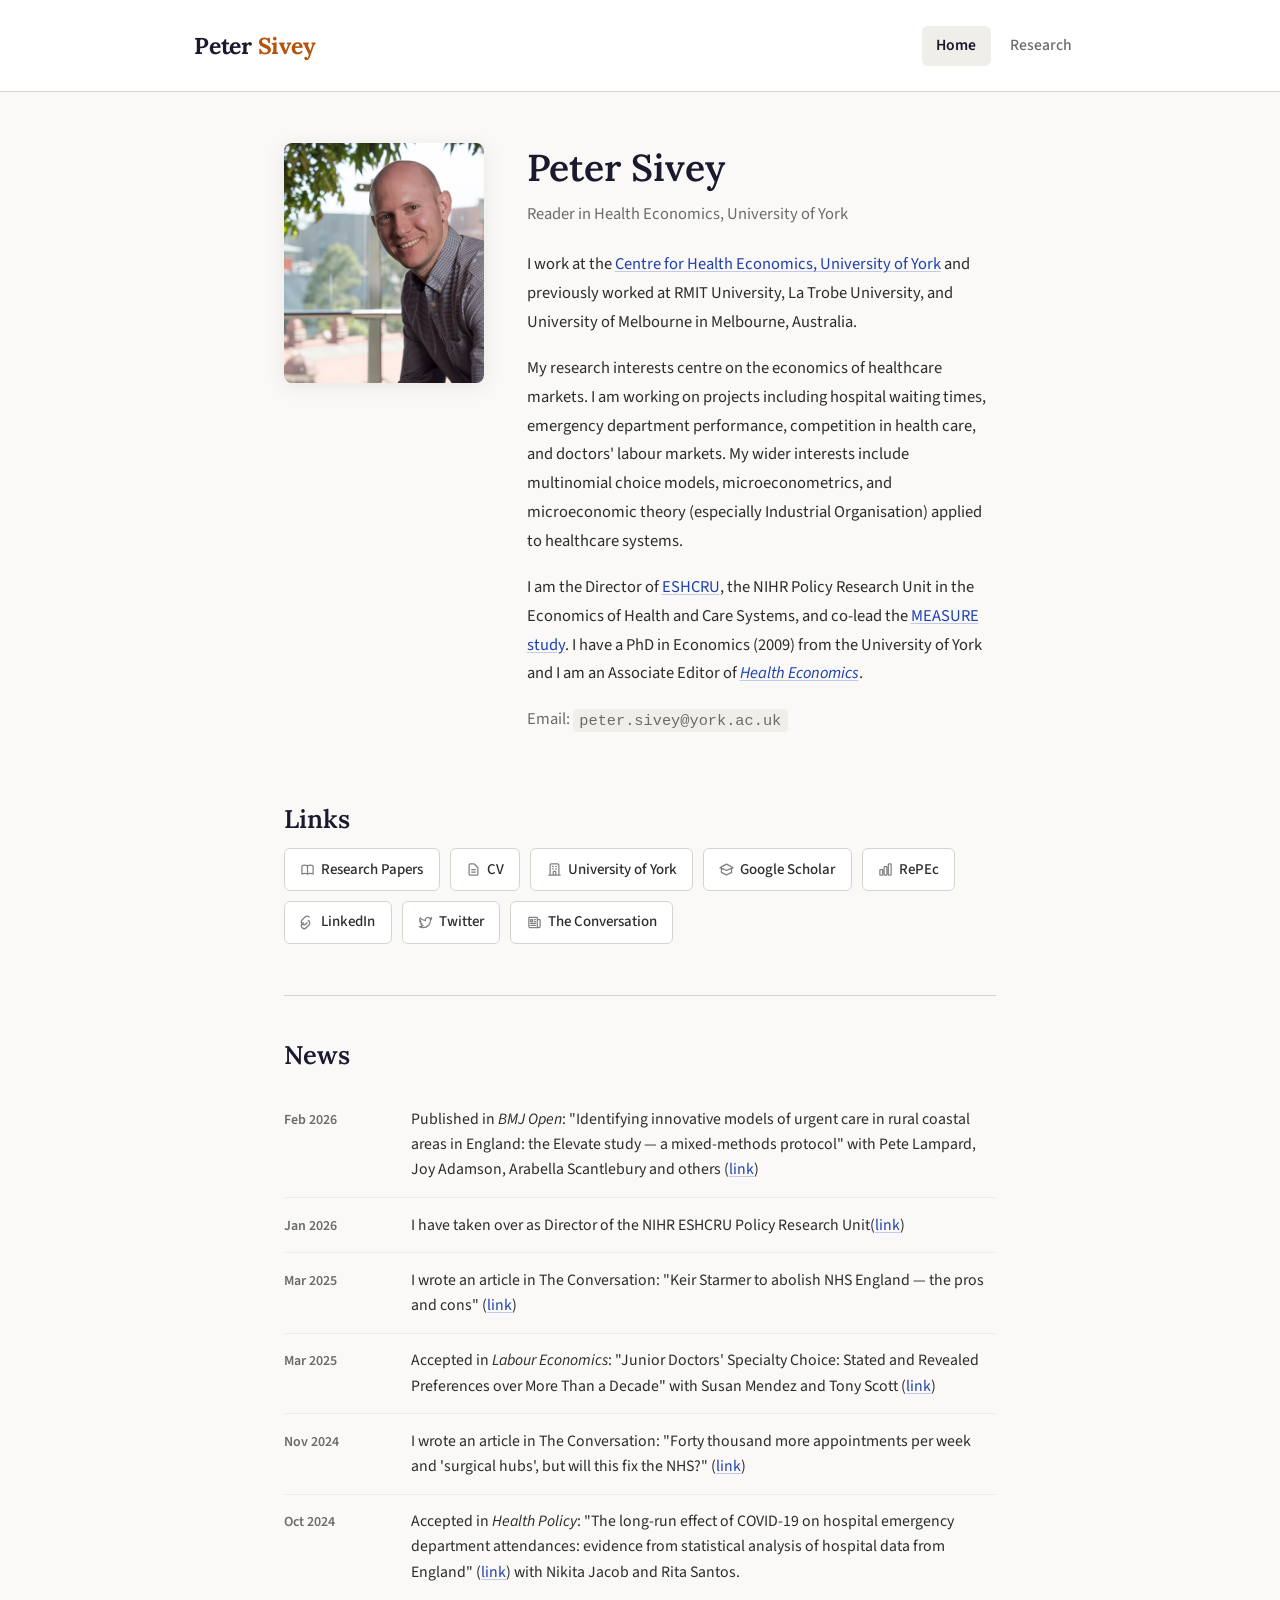
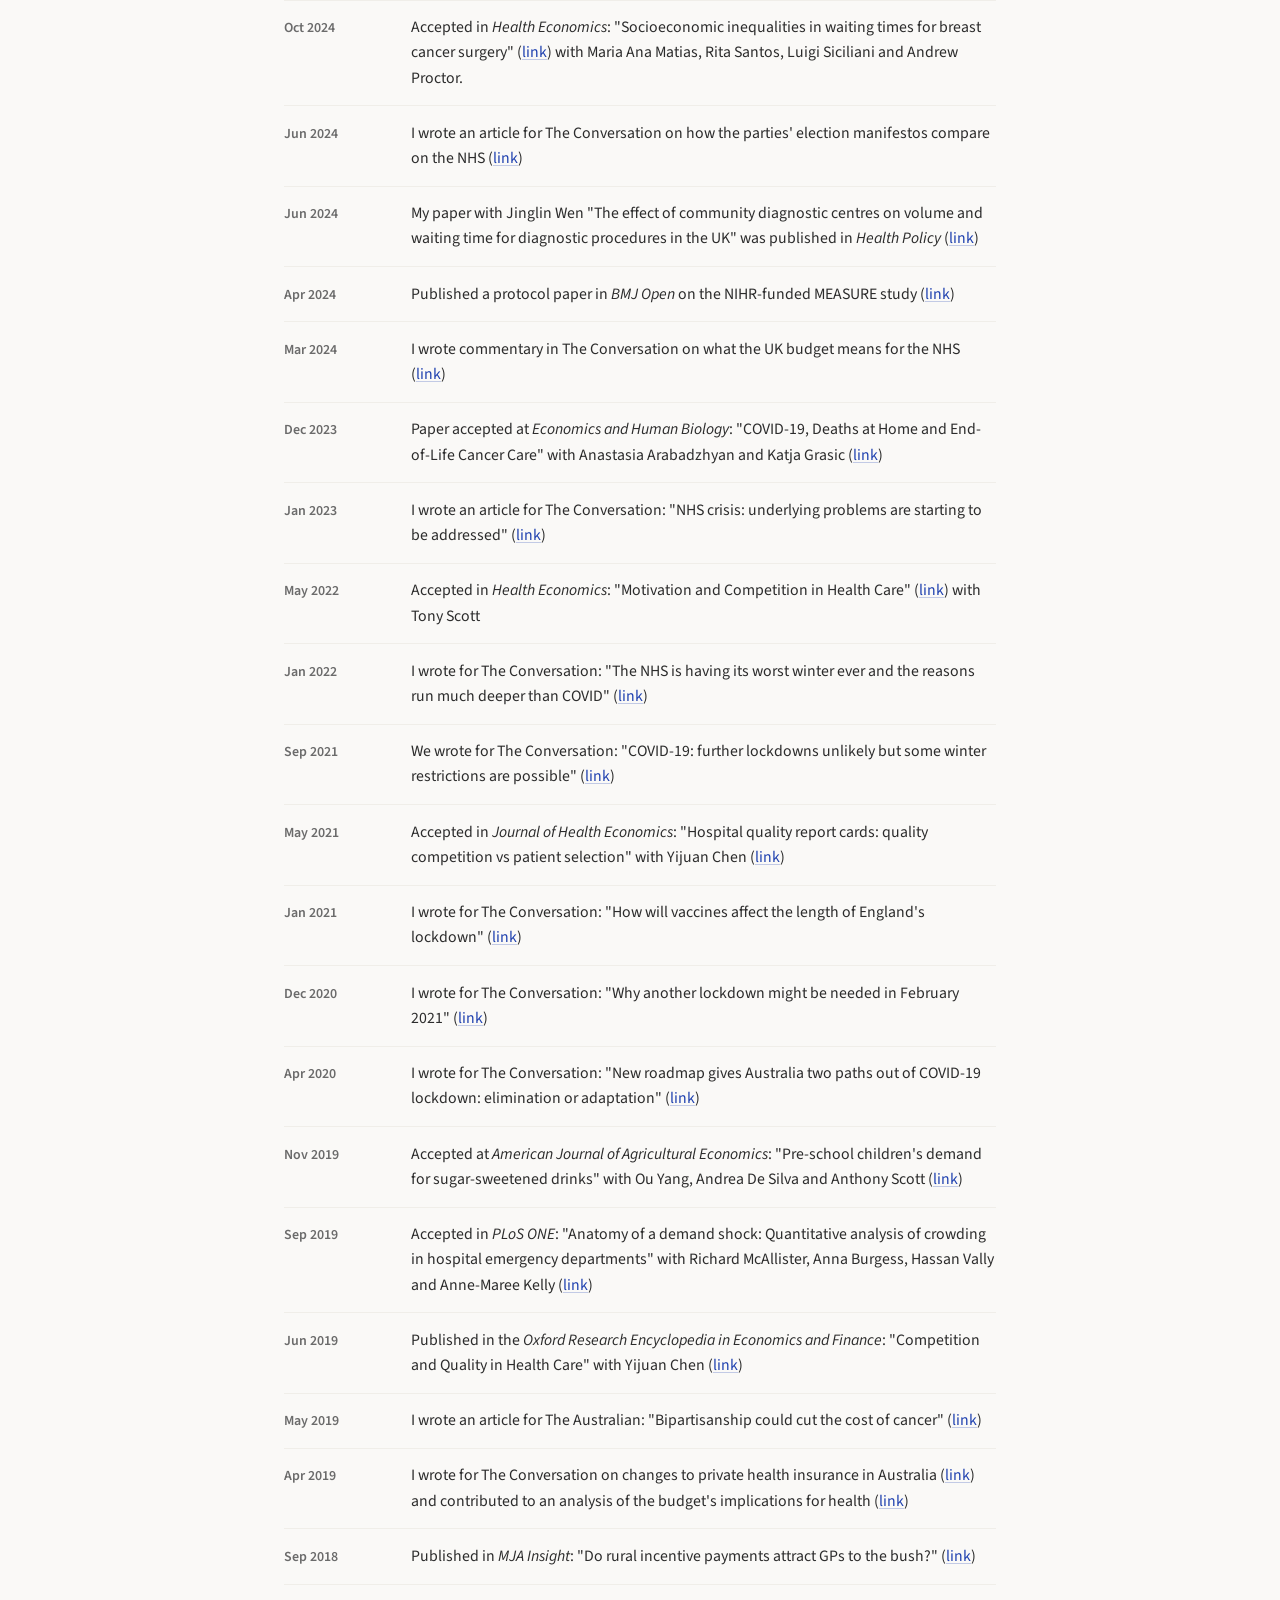
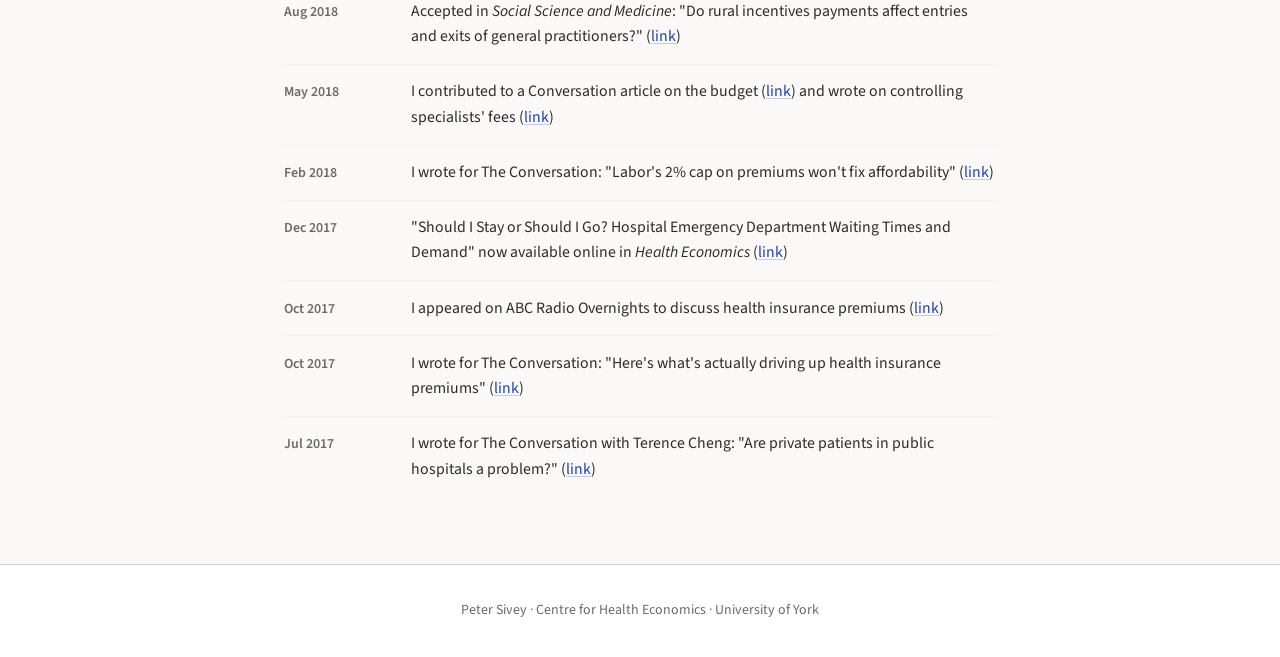
==== commit 5e1597c9: "Update index.html" ====
--- a/index.html
+++ b/index.html
@@ -100,6 +100,12 @@
     <section class="news-section">
       <h2>News</h2>
       <ul class="news-list">
+
+        <li class="news-item">
+  <span class="news-date">Feb 2026</span>
+  <span class="news-content">Published in <i>BMJ Open</i>: "Identifying innovative models of urgent care in rural coastal areas in England: the Elevate study — a mixed-methods protocol" with Pete Lampard, Joy Adamson, Arabella Scantlebury and others (<a href="https://doi.org/10.1136/bmjopen-2026-116557">link</a>)</span>
+</li>
+        
         <li class="news-item">
           <span class="news-date">Jan 2026</span>
           <span class="news-content">I have taken over as Director of the NIHR ESHCRU Policy Research Unit(<a href="https://eshcru.com/">link</a>)</span>
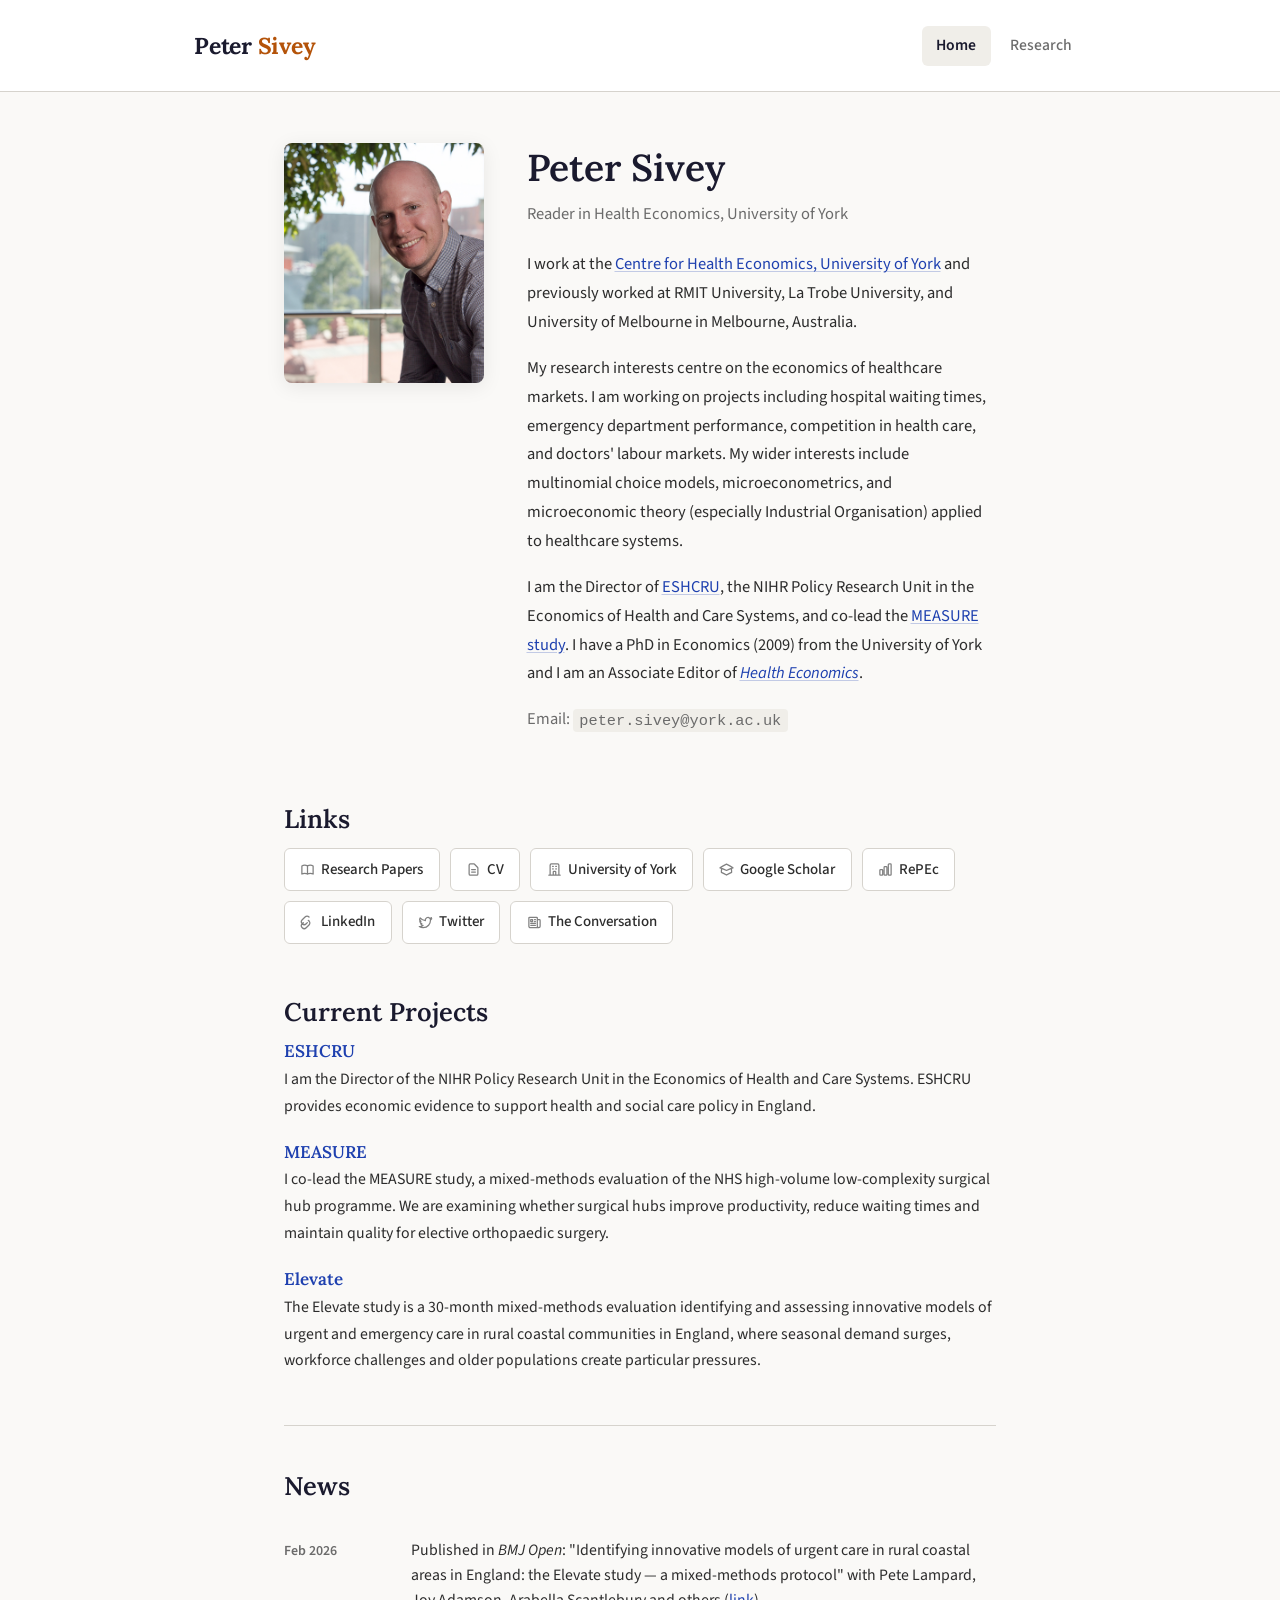
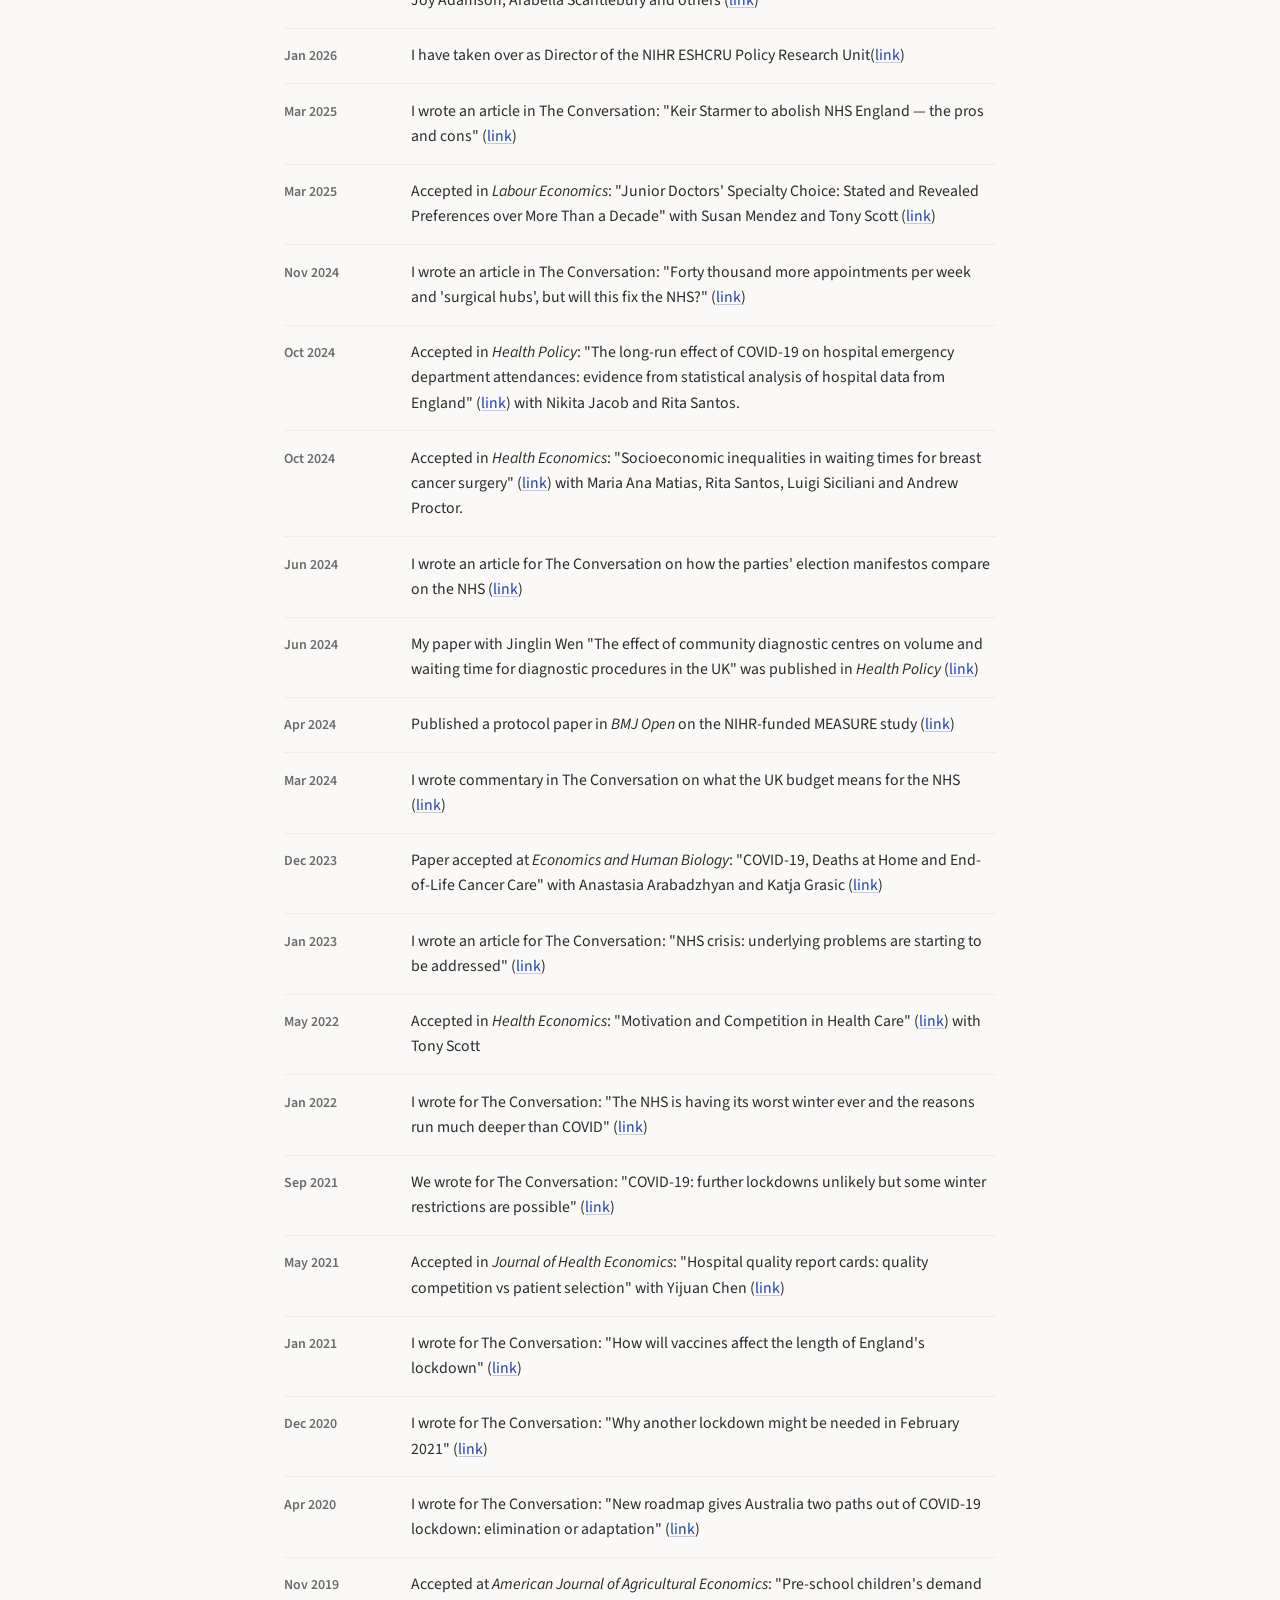
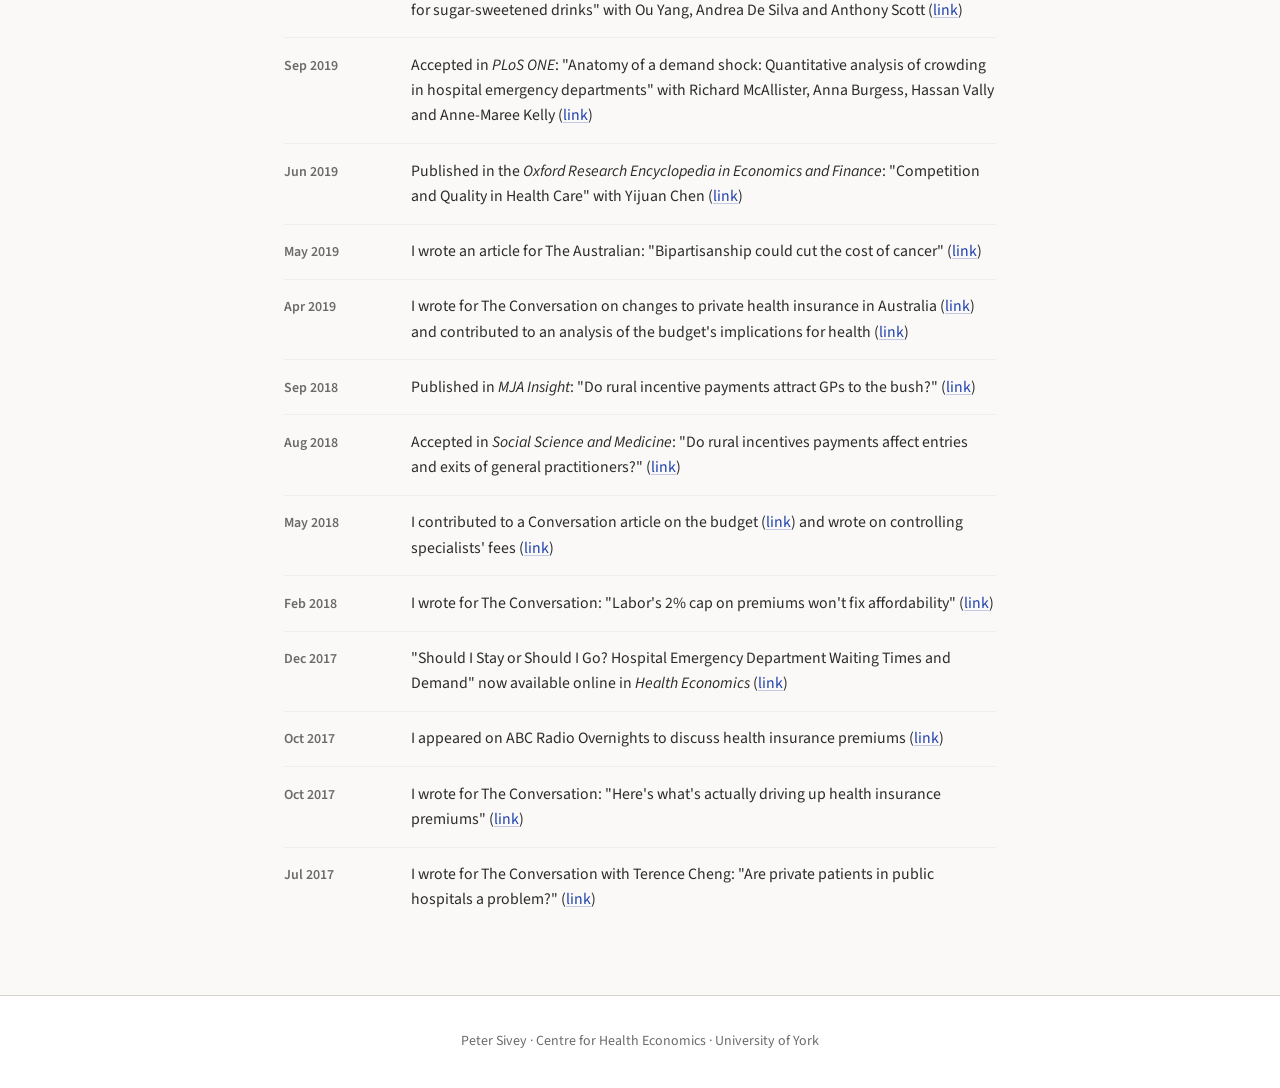
==== commit 12253e68: "Update index.html" ====
--- a/index.html
+++ b/index.html
@@ -94,8 +94,46 @@
       </div>
     </section>
 
+
+<!-- Current Projects -->
+<section class="links-section">
+  <h2>Current Projects</h2>
+  <div style="display: flex; flex-direction: column; gap: 1.25rem; margin-top: 0.75rem;">
+
+    <div>
+      <h3 style="font-size: 1rem; margin-bottom: 0.2rem;">
+        <a href="https://eshcru.com/">ESHCRU</a>
+      </h3>
+      <p style="font-size: 0.93rem; margin-bottom: 0;">
+        I am the Director of the NIHR Policy Research Unit in the Economics of Health and Care Systems. ESHCRU provides economic evidence to support health and social care policy in England.
+      </p>
+    </div>
+
+    <div>
+      <h3 style="font-size: 1rem; margin-bottom: 0.2rem;">
+        <a href="https://measure-study.org/">MEASURE</a>
+      </h3>
+      <p style="font-size: 0.93rem; margin-bottom: 0;">
+        I co-lead the MEASURE study, a mixed-methods evaluation of the NHS high-volume low-complexity surgical hub programme. We are examining whether surgical hubs improve productivity, reduce waiting times and maintain quality for elective orthopaedic surgery.
+      </p>
+    </div>
+
+    <div>
+      <h3 style="font-size: 1rem; margin-bottom: 0.2rem;">
+        <a href="https://doi.org/10.1136/bmjopen-2026-116557">Elevate</a>
+      </h3>
+      <p style="font-size: 0.93rem; margin-bottom: 0;">
+        The Elevate study is a 30-month mixed-methods evaluation identifying and assessing innovative models of urgent and emergency care in rural coastal communities in England, where seasonal demand surges, workforce challenges and older populations create particular pressures.
+      </p>
+    </div>
+
+  </div>
+</section>
+    
     <hr class="section-divider">
 
+
+    
     <!-- News -->
     <section class="news-section">
       <h2>News</h2>
